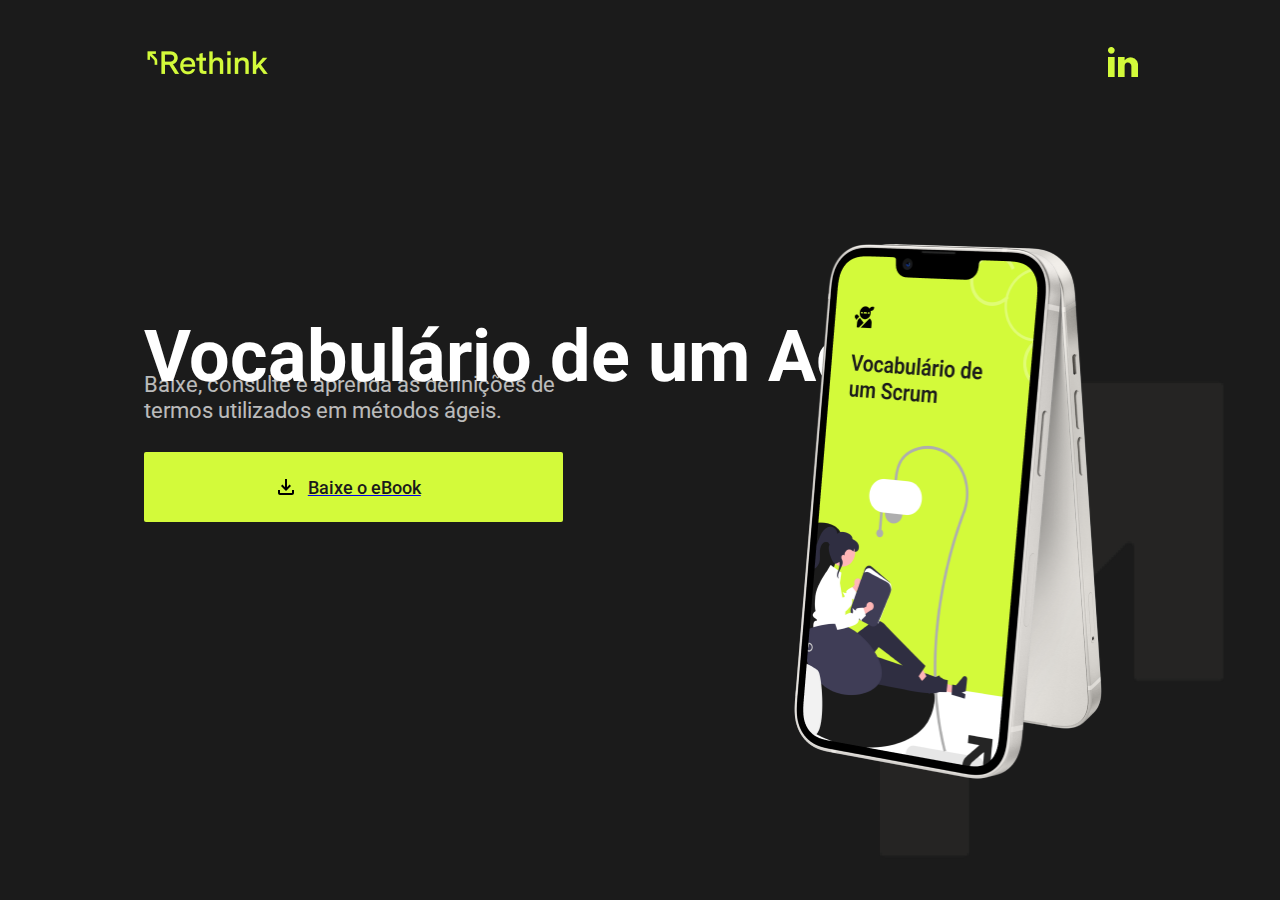
==== Public/index.html @ d004a332 "commit-luis" ====
<!DOCTYPE html>
<html lang="en">
  <head>
    <!-- Required meta tags -->
    <meta charset="UTF-8" />
    <meta http-equiv="X-UA-Compatible" content="IE=edge" />
    <meta name="viewport" content="width=device-width, initial-scale=1.0" />

    <!-- Style -->
    <link
      href="https://cdn.jsdelivr.net/npm/bootstrap@5.1.3/dist/css/bootstrap.min.css"
      rel="stylesheet"
      integrity="sha384-1BmE4kWBq78iYhFldvKuhfTAU6auU8tT94WrHftjDbrCEXSU1oBoqyl2QvZ6jIW3"
      crossorigin="anonymous"
    />
    <link
      href="https://fonts.googleapis.com/icon?family=Material+Icons"
      rel="stylesheet"
    />
    <link href="index.css" rel="stylesheet" />

    <title>Home</title>
  </head>

  <body>
    <header>
      <div id="rethink_logo">
        <a href="https://rethink.dev/">
          <img src="./images/logo_rethink.png" />
        </a>
      </div>
      <div id="linkedin">
        <a href="https://www.linkedin.com/company/rethinkdigitalco/">
          <img src="./images/logo_linkedin.png" />
        </a>
      </div>
    </header>

    <div id="home_info_box">
      <div id="home_title"><h1>Vocabulário de um Agilista</h1></div>

      <div id="home_info">
        <p>
          Baixe, consulte e aprenda as definições de termos utilizados em
          métodos ágeis.
        </p>
      </div>

      <div id="home_navigation_buttons">
        <a
          id="home_pdf_downloader"
          download
          class="btn"
          href="./files/Glossário - Amanda Duarte.pdf"
        >
          <img src="./images/file_download_black_24dp.svg" />
          <span>Baixe o eBook</span>
        </a>
        <!-- <div>
          <img src="./images/lines.png" />
          <p>ou</p>
          <img src="./images/lines.png" />
        </div>
        <a id="linkTo_eBook_page" class="btn">
          Aprenda novos termos
          <span class="material-icons"> arrow_forward </span>
        </a> -->
      </div>
    </div>

    <div id="home_decoration">
      <img src="./images/demonstrativo_ capa.png" id="demonstrative_image" />
      <div id="background_arrow_image"></div>
      <!-- <img
        src="./images/background_rethink_arrow.png"
        id="background_arrow_image"
      /> -->
    </div>

    <script src="./js/home.js"></script>
  </body>
</html>
---- Public/index.css ----
/* Font import */
@import url("https://fonts.googleapis.com/css2?family=Asap:ital,wght@1,400;1,500;1,700&family=Roboto:ital,wght@0,100;0,300;0,400;0,500;0,700;0,900;1,100;1,300;1,400;1,500;1,700;1,900&display=swap");

body {
  background: #1b1b1b;
}

/* Header */
header {
  display: none;
}

@media screen and (min-height: 350px) {
  header {
    position: absolute;
    display: flex;
    align-items: center;
    width: 77.8%;
    height: 4.75%;
    left: 11.1%;
    top: 4.75%;
    /* background-color: red; */
  }
}

#rethink_logo {
  position: inherit;
  left: 0px;
  /* background-color: aqua; */
}

#linkedin {
  position: inherit;
  right: 0px;
  /* background-color: aqua; */
}

/* Info box  */
#home_info_box {
  position: absolute;
  width: 437px;
  height: 210px;
  left: 11%;
  top: 15%;
  /* background-color: red; */
}

@media screen and (min-height: 350px) {
  #home_info_box {
    position: absolute;
    width: 437px;
    height: 210px;
    left: 11%;
    top: 32%;
    /* background-color: red; */
  }
}

#home_title {
  position: inherit;
  width: 434px;
  height: 42px;
  left: 3px;
  top: 0px;

  white-space: nowrap;

  font-family: "Roboto";
  font-style: normal;
  font-weight: bolder;
  font-size: 36px;
  line-height: 42px;

  color: #ffffff;
}

#home_info {
  position: inherit;
  width: 95%;
  height: 24%;
  left: 3px;
  top: 62px;

  font-family: "Roboto";
  font-style: normal;
  font-weight: 400;
  font-size: 22px;
  line-height: 26px;

  color: #ffffff;

  opacity: 0.7;
}

#home_navigation_buttons {
  position: inherit;
  top: 164px;
  left: 3px;
}

#home_pdf_downloader {
  position: inherit;
  width: 291px;
  height: 46px;

  display: flex;
  flex-direction: row;
  justify-content: center;
  align-items: center;
  padding: 12px 64px;

  background: #d3fa3a;
  border-radius: 2px;
}

#home_pdf_downloader span {
  position: static;
  width: 115px;
  height: 21px;
  left: 105px;
  top: 12.5px;

  font-family: "Roboto";
  font-style: normal;
  font-weight: 500;
  font-size: 18px;
  line-height: 21px;
  /* identical to box height */

  color: #1b1b1b;

  /* Inside auto layout */

  flex: none;
  order: 1;
  flex-grow: 0;
  margin: 0px 10px;
}

#home_pdf_downloader img {
  position: static;
  width: 24px;
  height: 24px;
  left: 71px;
  top: 11px;

  /* Inside auto layout */

  flex: none;
  order: 0;
  flex-grow: 0;
}

/* Decoration */

#home_decoration img {
  display: none;
}

@media screen and (min-width: 800px) and (min-height: 550px) {
  #home_decoration img {
    display: block;
    position: absolute;
    width: 308.06px;
    height: 534.63px;
    left: 62%;
    bottom: 13.5%;
  }
}

#home_decoration div {
  position: absolute;
  width: 435.47px;
  height: 561.53px;
  right: 0px;
  bottom: 1px;

  background: url(./images/background_rethink_arrow.png);
  opacity: 0.5;
  z-index: -1;
}
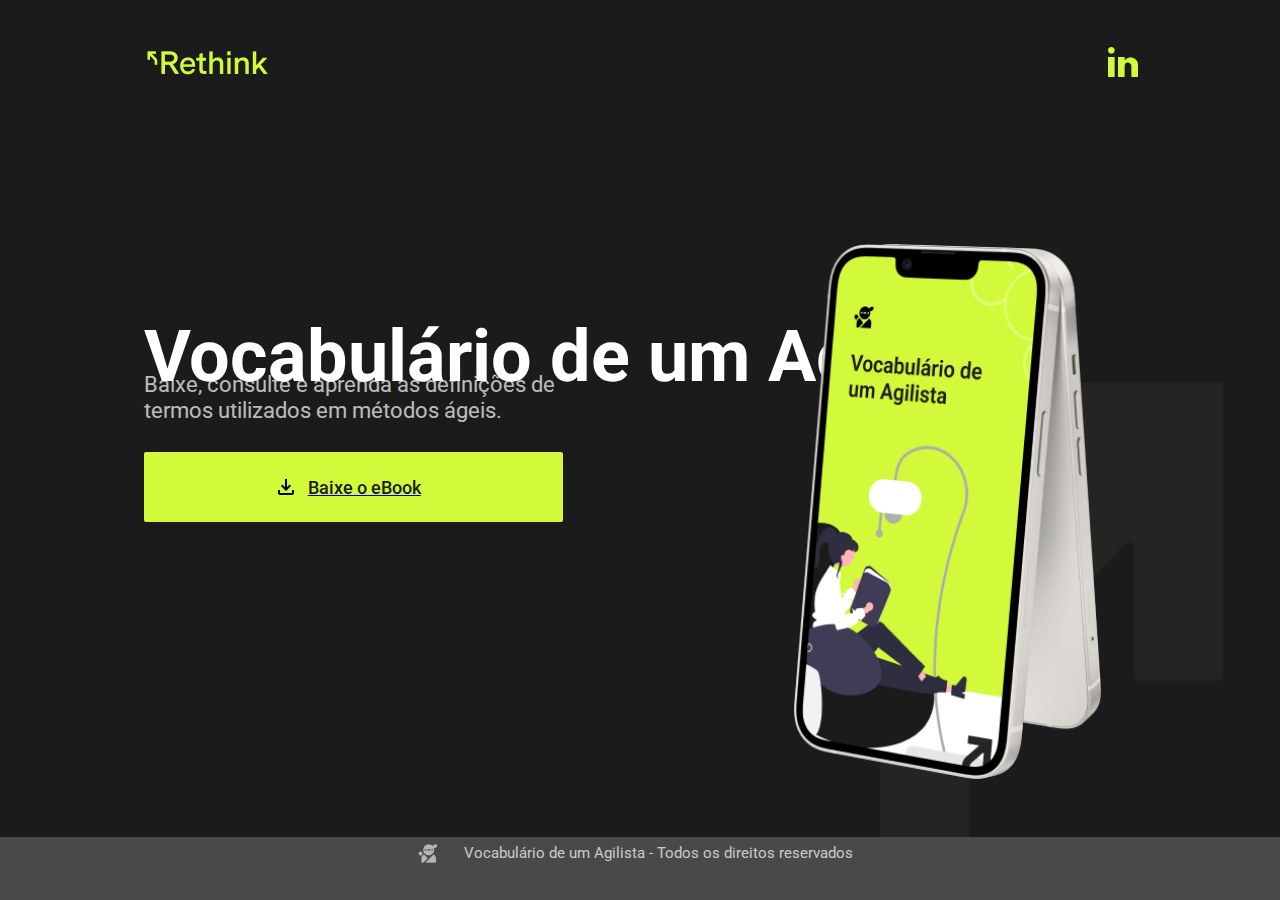
==== commit 5280fd86: "ninja" ====
--- a/Public/index.html
+++ b/Public/index.html
@@ -77,6 +77,13 @@
       /> -->
     </div>
 
+    <footer>
+      <div>
+        <img src="./images/gambiarra_ninja_ico.png" />
+        <span>Vocabulário de um Agilista - Todos os direitos reservados</span>
+      </div>
+    </footer>
+
     <script src="./js/home.js"></script>
   </body>
 </html>
--- a/Public/index.css
+++ b/Public/index.css
@@ -179,3 +179,42 @@
   opacity: 0.5;
   z-index: -1;
 }
+
+/* Footer */
+footer {
+  position: absolute;
+  height: 7%;
+  left: 0px;
+  right: 0px;
+  bottom: 0px;
+
+  background: #4a4949;
+}
+
+footer div {
+  display: flex;
+  flex-direction: row;
+  justify-content: center;
+  align-items: center;
+  padding: 0px;
+}
+
+footer span {
+  font-family: "Roboto";
+  font-style: normal;
+  font-weight: 400;
+  font-size: 15px;
+  line-height: 18px;
+  /* identical to box height */
+
+  color: #ffffff;
+
+  opacity: 0.7;
+
+  /* Inside auto layout */
+
+  flex: none;
+  order: 1;
+  flex-grow: 0;
+  margin: 0px 18px;
+}
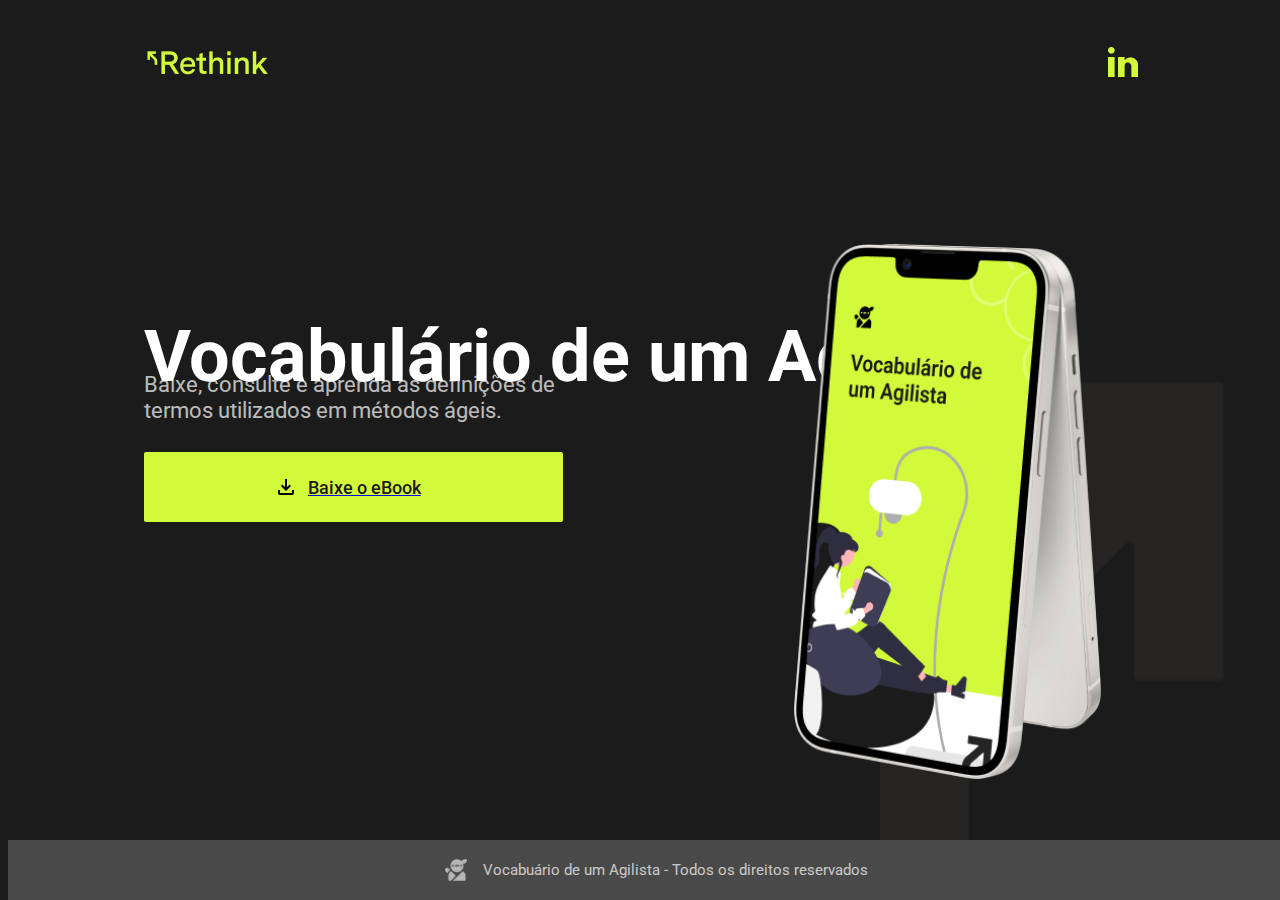
==== commit 47f827e3: "add footer" ====
--- a/Public/index.html
+++ b/Public/index.html
@@ -77,12 +77,12 @@
       /> -->
     </div>
 
-    <footer>
-      <div>
-        <img src="./images/gambiarra_ninja_ico.png" />
-        <span>Vocabulário de um Agilista - Todos os direitos reservados</span>
+    <div id="footer">
+      <div id="ninja">
+        <img src="/Public/images/ninja.png" />
       </div>
-    </footer>
+      <p>Vocabuário de um Agilista - Todos os direitos reservados</p>
+    </div>
 
     <script src="./js/home.js"></script>
   </body>
--- a/Public/index.css
+++ b/Public/index.css
@@ -180,41 +180,39 @@
   z-index: -1;
 }
 
-/* Footer */
-footer {
+#footer {
   position: absolute;
-  height: 7%;
-  left: 0px;
-  right: 0px;
+  width: 100%;
+  height: 60px;
   bottom: 0px;
-
-  background: #4a4949;
-}
-
-footer div {
+  background: #4A4949;
+
   display: flex;
-  flex-direction: row;
   justify-content: center;
   align-items: center;
-  padding: 0px;
-}
-
-footer span {
-  font-family: "Roboto";
+}
+
+#footer img {
+  display: inline-block;
+  margin: 16px;
+  display: block;
+
+  width: 22px;
+  height: 22px;
+  background: url(ninja.png);
+}
+
+#footer>p {
+  display: inline-block;
+  text-align: center;
+  top: 33%;
+  margin: 0px;
+
+  font-family: 'Roboto';
   font-style: normal;
   font-weight: 400;
   font-size: 15px;
   line-height: 18px;
-  /* identical to box height */
-
-  color: #ffffff;
-
+  color: #FFFFFF;
   opacity: 0.7;
-
-  /* Inside auto layout */
-
-  flex: none;
-  order: 1;
-  flex-grow: 0;
-  margin: 0px 18px;
-}
+}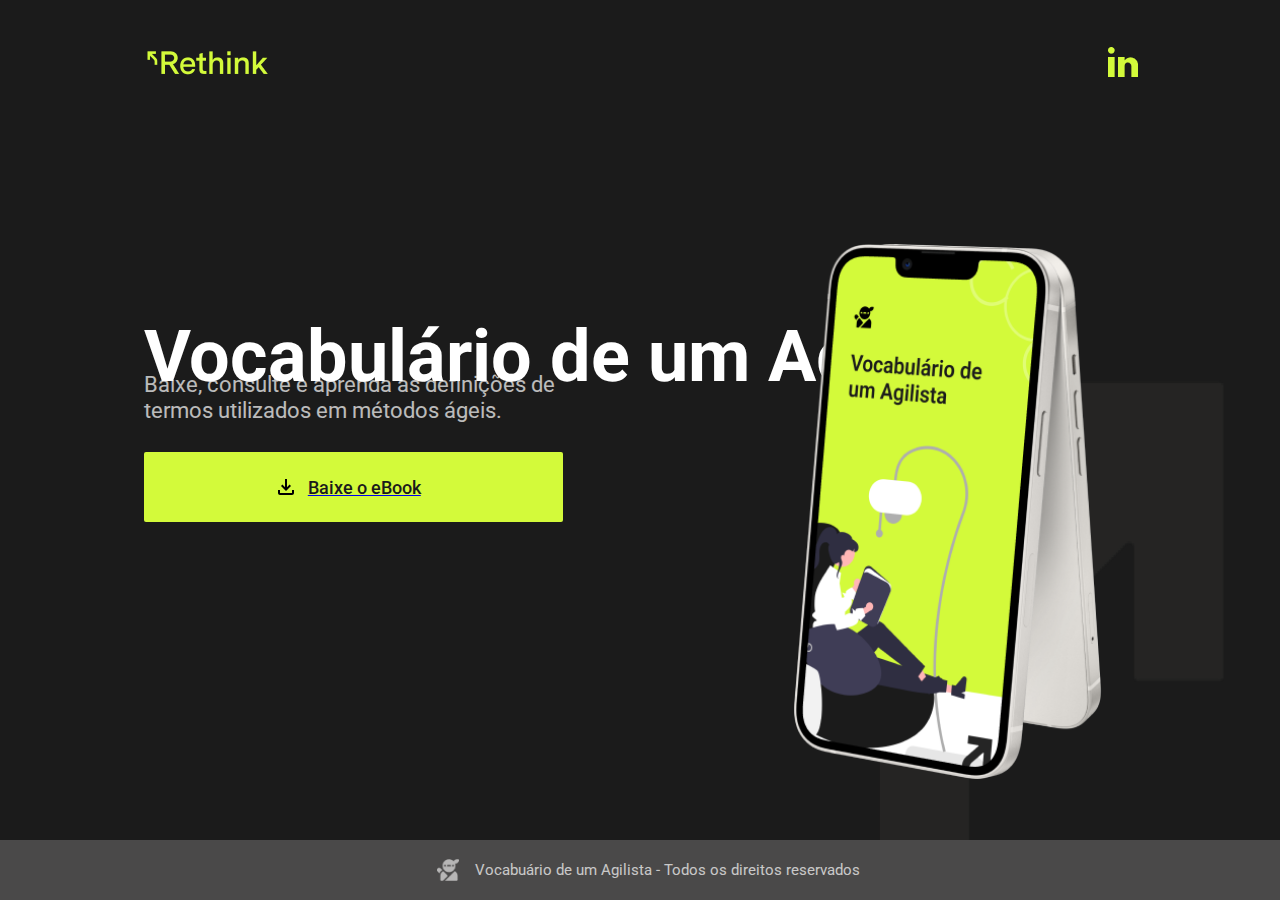
==== commit a460ff81: "Update index.html" ====
--- a/Public/index.html
+++ b/Public/index.html
@@ -79,7 +79,7 @@
 
     <div id="footer">
       <div id="ninja">
-        <img src="/Public/images/ninja.png" />
+        <img src="./images/ninja.png" />
       </div>
       <p>Vocabuário de um Agilista - Todos os direitos reservados</p>
     </div>
--- a/Public/index.css
+++ b/Public/index.css
@@ -1,12 +1,35 @@
 /* Font import */
 @import url("https://fonts.googleapis.com/css2?family=Asap:ital,wght@1,400;1,500;1,700&family=Roboto:ital,wght@0,100;0,300;0,400;0,500;0,700;0,900;1,100;1,300;1,400;1,500;1,700;1,900&display=swap");
 
+html,
+body {
+  height: 100%;
+}
+
+html,
+body {
+  min-height: 100vh;
+  min-height: -webkit-fill-available;
+}
+
+html {
+  height: -webkit-fill-available;
+}
+
 body {
   background: #1b1b1b;
+  flex-wrap: nowrap;
+  height: 100vh;
+  height: -webkit-fill-available;
+  max-height: 100vh;
 }
 
 /* Header */
 header {
+  display: none;
+}
+
+#footer {
   display: none;
 }
 
@@ -21,6 +44,20 @@
     top: 4.75%;
     /* background-color: red; */
   }
+
+  #footer {
+    position: fixed;
+    width: -webkit-fill-available;
+    height: 60px;
+    left: 0px;
+    right: 0px;
+    bottom: 0px;
+    background: #4a4949;
+
+    display: flex;
+    justify-content: center;
+    align-items: center;
+  }
 }
 
 #rethink_logo {
@@ -41,18 +78,14 @@
   width: 437px;
   height: 210px;
   left: 11%;
-  top: 15%;
+  top: 32%;
   /* background-color: red; */
-}
-
-@media screen and (min-height: 350px) {
+  /* background-color: red; */
+}
+
+@media screen and (max-height: 350px) {
   #home_info_box {
-    position: absolute;
-    width: 437px;
-    height: 210px;
-    left: 11%;
-    top: 32%;
-    /* background-color: red; */
+    top: 15%;
   }
 }
 
@@ -180,17 +213,7 @@
   z-index: -1;
 }
 
-#footer {
-  position: absolute;
-  width: 100%;
-  height: 60px;
-  bottom: 0px;
-  background: #4A4949;
-
-  display: flex;
-  justify-content: center;
-  align-items: center;
-}
+/* Footer */
 
 #footer img {
   display: inline-block;
@@ -202,17 +225,60 @@
   background: url(ninja.png);
 }
 
-#footer>p {
+#footer > p {
   display: inline-block;
   text-align: center;
   top: 33%;
   margin: 0px;
 
-  font-family: 'Roboto';
+  font-family: "Roboto";
   font-style: normal;
   font-weight: 400;
   font-size: 15px;
   line-height: 18px;
-  color: #FFFFFF;
+  color: #ffffff;
   opacity: 0.7;
-}+}
+
+/* Tentativa de mobile */
+@media (max-width: 576px) {
+  html,
+  body {
+    width: 100%;
+    height: 100%;
+    margin: 0;
+    overflow: hidden;
+    position: absolute;
+    top: 0;
+    left: 0;
+  }
+
+  header {
+    position: absolute;
+    width: auto;
+    left: 15px;
+    right: 15px;
+  }
+
+  #home_title {
+    white-space: normal;
+  }
+
+  #home_info_box {
+    position: absolute;
+    width: 90%;
+    height: 210px;
+    left: 5%;
+    align-content: center;
+    top: 32%;
+    /* background-color: red; */
+  }
+
+  @media (max-width: 436px) {
+    #home_decoration div {
+      flex-wrap: nowrap;
+      left: 0px;
+      bottom: 1px;
+    }
+  }
+}
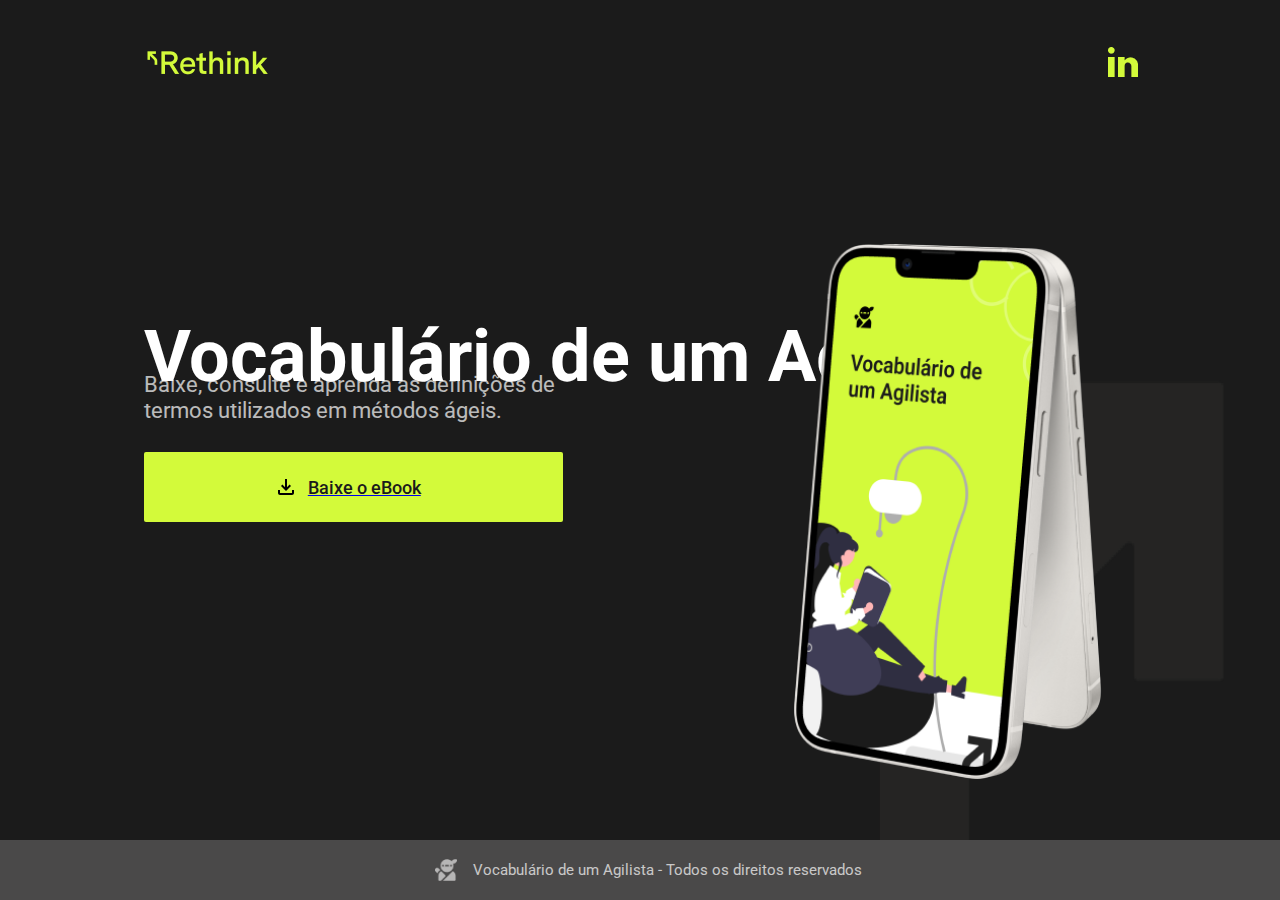
==== commit 641cc999: "Update index.html" ====
--- a/Public/index.html
+++ b/Public/index.html
@@ -81,7 +81,7 @@
       <div id="ninja">
         <img src="./images/ninja.png" />
       </div>
-      <p>Vocabuário de um Agilista - Todos os direitos reservados</p>
+      <p>Vocabulário de um Agilista - Todos os direitos reservados</p>
     </div>
 
     <script src="./js/home.js"></script>
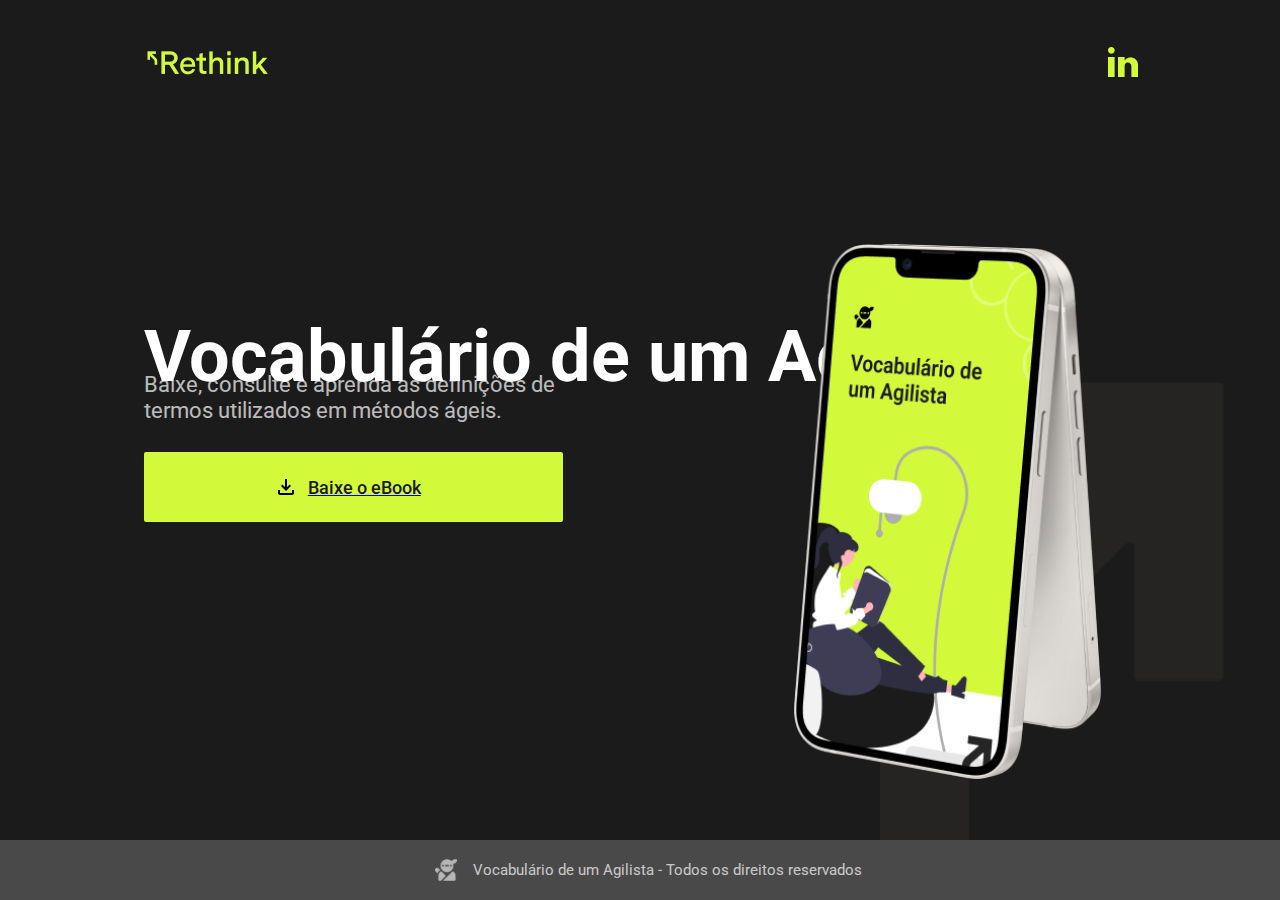
==== commit fce3ebea: "Change PDF file" ====
--- a/Public/index.html
+++ b/Public/index.html
@@ -51,7 +51,7 @@
           id="home_pdf_downloader"
           download
           class="btn"
-          href="./files/Glossário - Amanda Duarte.pdf"
+          href="./files/Vocbulário de um Agilista.pdf"
         >
           <img src="./images/file_download_black_24dp.svg" />
           <span>Baixe o eBook</span>
--- a/Public/index.css
+++ b/Public/index.css
@@ -215,6 +215,18 @@
 
 /* Footer */
 
+#footer {
+  position: absolute;
+  width: 100%;
+  height: 60px;
+  bottom: 0px;
+  background: #4A4949;
+
+  display: flex;
+  justify-content: center;
+  align-items: center;
+}
+
 #footer img {
   display: inline-block;
   margin: 16px;
@@ -225,11 +237,12 @@
   background: url(ninja.png);
 }
 
-#footer > p {
+#footer>p {
   display: inline-block;
   text-align: center;
   top: 33%;
   margin: 0px;
+  font-family: "Roboto";
 
   font-family: "Roboto";
   font-style: normal;
@@ -242,6 +255,7 @@
 
 /* Tentativa de mobile */
 @media (max-width: 576px) {
+
   html,
   body {
     width: 100%;
@@ -281,4 +295,4 @@
       bottom: 1px;
     }
   }
-}
+}